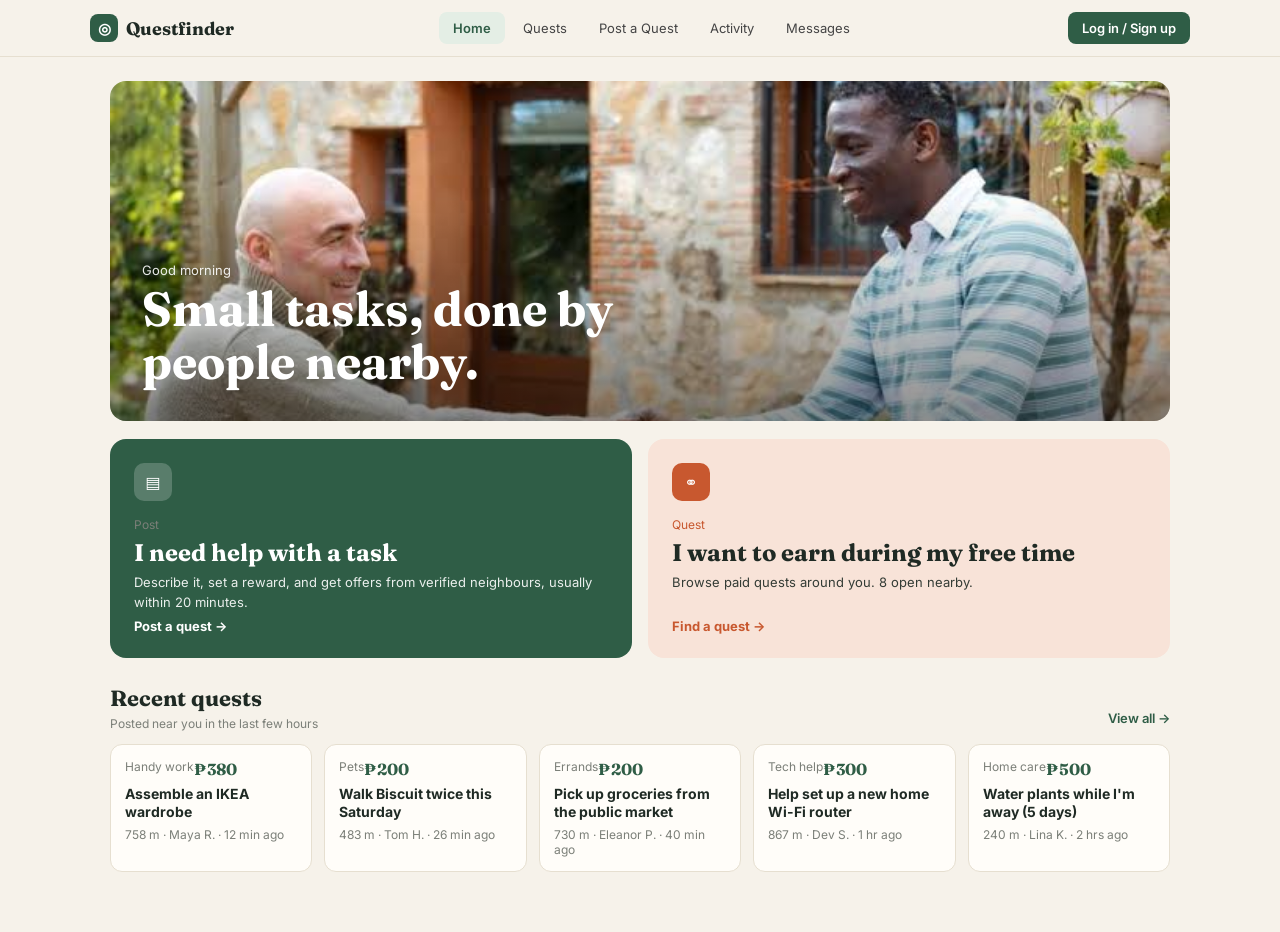
==== QuestFinder/FrontEnd/index (1).html @ 59ebd5ab "Add files via upload" ====
<!DOCTYPE html>
<html lang="en">
<head>
<meta charset="UTF-8">
<meta name="viewport" content="width=device-width, initial-scale=1, viewport-fit=cover">
<title>Questfinder</title>
<link rel="preconnect" href="https://fonts.googleapis.com">
<link rel="preconnect" href="https://fonts.gstatic.com" crossorigin>
<link href="https://fonts.googleapis.com/css2?family=Fraunces:wght@600;700&family=Inter:wght@400;500;600&display=swap" rel="stylesheet">
<link rel="stylesheet" href="styles (1).css">
</head>
<body>

<header class="top">
  <a class="brand" data-go="home" tabindex="0"><span class="logo">◎</span>Questfinder<span class="atag" id="adminTag" hidden>Admin</span></a>
  <nav class="nav" id="nav">
    <button data-go="home" class="on">Home</button>
    <button data-go="quests">Quests</button>
    <button data-go="post">Post a Quest</button>
    <button data-go="activity">Activity</button>
    <button data-go="messages">Messages</button>
  </nav>
  <nav class="nav" id="adminNav" hidden><button data-go="admin" class="on">Users</button></nav>
  <div class="right">
    <button class="btn" id="authBtn">Log in / Sign up</button>
    <button class="avatar" id="meBtn" data-avatar aria-label="My profile" hidden></button>
    <button class="btn ghost" id="logout" hidden>Log out</button>
  </div>
</header>

<main>
<!-- HOME -->
<section id="v-home" class="view on">
  <!-- HERO IMAGE: set your image in styles.css -> :root { --hero-img: url("images/hero.jpg"); } -->
  <div class="hero" id="hero"><img src="" alt="" id="heroImg" loading="lazy">
    <div class="hero-t"><small id="greet">Good day</small><h1>Small tasks, done by people nearby.</h1></div>
  </div>
  <div class="ctas">
    <button class="cta g" data-go="post"><i>▤</i><small>Post</small><h3>I need help with a task</h3><p>Describe it, set a reward, and get offers from verified neighbours, usually within 20 minutes.</p><b>Post a quest →</b></button>
    <button class="cta p" data-go="quests"><i>⚭</i><small>Quest</small><h3>I want to earn during my free time</h3><p id="openN">Browse paid quests around you and pick the ones that fit your schedule.</p><b>Find a quest →</b></button>
  </div>
  <div class="sech"><div><h2>Recent quests</h2><small>Posted near you in the last few hours</small></div><button class="link" data-go="quests">View all →</button></div>
  <div class="mini" id="recent"></div>
</section>

<!-- QUEST LIST -->
<section id="v-quests" class="view">
  <div class="head">
    <div><h2 class="t">Quests near you</h2><small id="qSub"></small></div>
    <div class="tools"><input id="search" type="search" placeholder="Search quests" aria-label="Search quests">
      <select id="sort" aria-label="Sort"><option value="near">Nearest</option><option value="pay">Highest pay</option></select></div>
  </div>
  <div class="chips" id="filters">
    <button class="chip on" data-cat="All">All</button><button class="chip" data-cat="Handy work">Handy work</button><button class="chip" data-cat="Pets">Pets</button><button class="chip" data-cat="Errands">Errands</button><button class="chip" data-cat="Tech help">Tech help</button><button class="chip" data-cat="Home care">Home care</button><button class="chip" data-cat="Moving">Moving</button><button class="chip" data-cat="Tutoring">Tutoring</button>
  </div>
  <div class="split">
    <div class="listbox" id="qList"></div>
    <aside class="panel" id="qPanel"><p class="empty">Hover over or tap a quest to see its details.</p></aside>
  </div>
</section>

<!-- QUEST PAGE 2 -->
<section id="v-quest2" class="view">
  <button class="link" data-go="quests">← Back to quests</button>
  <h2 class="t">Quest details</h2>
  <div class="q2">
    <div class="card" id="q2Card"></div>
    <div class="mapbox"><iframe id="q2Map" title="Route map" loading="lazy"></iframe><p class="hint" id="q2Cap"></p></div>
  </div>
</section>

<!-- POST A QUEST -->
<section id="v-post" class="view">
  <h2 class="t">Post a quest</h2>
  <p class="sub">Tell neighbours what you need. Most quests get an offer within 20 minutes.</p>
  <div class="pgrid">
    <form id="postForm" novalidate>
      <label>What do you need help with?<input id="pTitle" placeholder="e.g. Assemble a bookshelf" maxlength="80"><em class="err"></em></label>
      <div class="lbl">Category</div>
      <div class="chips wrap" id="pCats">
        <button type="button" class="chip" data-cat="Handy work">Handy work</button><button type="button" class="chip" data-cat="Pets">Pets</button><button type="button" class="chip" data-cat="Errands">Errands</button><button type="button" class="chip" data-cat="Tech help">Tech help</button><button type="button" class="chip" data-cat="Home care">Home care</button><button type="button" class="chip" data-cat="Moving">Moving</button><button type="button" class="chip" data-cat="Tutoring">Tutoring</button>
      </div><em class="err" id="catErr"></em>
      <label>Details<textarea id="pDetails" rows="5" placeholder="What's involved, what you'll provide, anything a helper should bring..."></textarea></label>
      <div class="three">
        <label>Reward<div class="money"><span>₱</span><input id="pReward" type="number" min="50" placeholder="300"></div><em class="err"></em></label>
        <label>How long?<input id="pDuration" placeholder="e.g. 2 hrs"></label>
        <label>When?<input id="pWhen" placeholder="e.g. Sat morning"></label>
      </div>
      <p class="hint">Similar quests pay ₱200–450</p>
      <div class="foot"><small>You're only charged once a helper completes the quest.</small><button class="primary" type="submit">Post quest</button></div>
    </form>
    <div><h4>How neighbours will see it</h4><div class="card" id="pv"></div></div>
  </div>
</section>

<!-- ACTIVITY -->
<section id="v-activity" class="view">
  <h2 class="t">Activity</h2>
  <div class="astats">
    <div><small id="earnLbl">Earned</small><div class="big" id="sEarn">₱0</div></div>
    <div class="mini-s"><div><small>Spent</small><b id="sSpent">₱0</b></div><div><small>Completed</small><b id="sDone">0</b></div><div><small>Your rating</small><b>—</b></div></div>
  </div>
  <div class="tabs2"><button class="on" id="tDoing">Quests I'm doing <span id="nDoing">0</span></button><button id="tPosted">Quests I posted <span id="nPosted">0</span></button></div>
  <div class="card nopad" id="aList"></div>
</section>

<!-- MESSAGES -->
<section id="v-messages" class="view">
  <h2 class="t">Messages</h2>
  <div class="card"><p class="empty">No conversations yet. When you accept a quest or receive an offer, your chat will appear here.</p></div>
</section>

<!-- PROFILE (users and admins) -->
<section id="v-profile" class="view">
  <div class="pgrid2">
    <div>
      <label class="avatar big" id="pAv" data-avatar title="Change photo"><input type="file" id="avIn" accept="image/*" hidden><span class="cam">+</span></label>
      <form id="profForm">
        <label>Full name<input id="fName" maxlength="60"></label>
        <label>Location<input id="fLoc" placeholder="e.g. Purok 3, Brgy. San Vicente" maxlength="80"></label>
        <label>About you<textarea id="fBio" rows="4" maxlength="400" placeholder="Tell neighbours about yourself"></textarea></label>
        <label>Good at (separate with commas)<input id="fSkills" placeholder="e.g. Cleaning, Gardening, Dog walking"></label>
        <button class="primary" type="submit">Save profile</button>
      </form>
      <h4>Verified</h4><ul class="checks" id="pChecks"></ul>
    </div>
    <div>
      <div class="stats"><div><small>Rating</small><b>—</b></div><div><small>Quests done</small><b id="pDone">0</b></div><div><small>Replies in</small><b>—</b></div></div>
      <div class="sech"><h2>What neighbours say</h2><small>0 reviews</small></div>
      <p class="empty">No reviews yet.</p>
      <div class="sech"><h2>Good at</h2></div><div class="chips wrap" id="pSkills"></div>
    </div>
  </div>
</section>

<!-- ADMIN -->
<section id="v-admin" class="view">
  <div class="head">
    <div><h2 class="t">Users</h2><small id="aSub"></small></div>
    <div class="tools"><input id="aSearch" type="search" placeholder="Search name or email" aria-label="Search users"></div>
  </div>
  <div class="chips" id="aFilters">
    <button class="chip on" data-f="All">All users</button><button class="chip" data-f="Needs review">Needs review</button><button class="chip" data-f="Flagged">Flagged</button><button class="chip" data-f="Suspended">Suspended</button>
  </div>
  <div class="split">
    <div class="tablebox"><table id="aTable"></table></div>
    <aside class="panel static" id="aPanel"></aside>
  </div>
</section>
</main>

<!-- LOG IN / SIGN UP -->
<div class="modal" id="authModal" hidden>
  <div class="box" role="dialog" aria-modal="true" aria-label="Log in or sign up">
    <button class="x" data-close aria-label="Close">×</button>
    <div class="tabs"><button id="tabLogin" class="on">Log in</button><button id="tabSignup">Sign up</button></div>
    <form id="loginForm" novalidate>
      <label>Email<input name="email" type="email" autocomplete="email"><em class="err"></em></label>
      <label>Password<input name="password" type="password" autocomplete="current-password"><em class="err"></em></label>
      <button class="primary" type="submit">Log in</button>
    </form>
    <form id="signupForm" novalidate hidden>
      <label>Full name<input name="name" autocomplete="name"><em class="err"></em></label>
      <label>Email<input name="email" type="email" autocomplete="email"><em class="err"></em></label>
      <label>Password<input name="password" type="password" autocomplete="new-password"><em class="err"></em><small class="hint">At least 8 characters with uppercase, lowercase and a number.</small></label>
      <label>Confirm password<input name="confirm" type="password" autocomplete="new-password"><em class="err"></em></label>
      <button class="primary" type="submit">Create account</button>
    </form>
  </div>
</div>

<!-- CONFIRM POST -->
<div class="modal" id="confirmModal" hidden>
  <div class="box small" role="dialog" aria-modal="true">
    <h3>Post this quest?</h3>
    <div id="cSummary"></div>
    <p class="hint">Neighbours within your area will be able to see it and send offers. You can cancel it later in Activity.</p>
    <div class="btns"><button class="btn ghost" data-close>Go back</button><button class="primary" id="cYes">Yes, post quest</button></div>
  </div>
</div>

<div class="toast" id="toast" hidden></div>
<script src="app (2).js"></script>
</body>
</html>
---- QuestFinder/FrontEnd/styles (1).css ----
:root{
  /* HOMEPAGE BACKGROUND IMAGE: put your photo in an "images" folder and use e.g. url("images/hero.jpg") */
  --hero-img: url("[data-uri]");
  --bg:#f6f2ea;--card:#fffdf9;--ink:#1f2a24;--muted:#7b7f78;--line:#e6dfd0;
  --green:#2f5d46;--green-d:#24493a;--tint:#e4eee5;--peach:#f8e3d8;--orange:#c8582f;--red:#b3412b;
}
*{box-sizing:border-box;margin:0}
body{font-family:Inter,system-ui,sans-serif;background:var(--bg);color:var(--ink);min-height:100dvh}
button,input,textarea,select{font:inherit;color:inherit}
button{cursor:pointer;border:0;background:none;transition:.15s}
a{cursor:pointer}
:focus-visible{outline:2px solid var(--green);outline-offset:2px}
h1,h2,h3,.brand,.big,.price{font-family:Fraunces,Georgia,serif}
[hidden]{display:none!important}
small,.hint{font-size:12px;color:var(--muted)}.hint{margin:8px 0}

/* header + nav */
.top{position:sticky;top:0;z-index:30;display:flex;align-items:center;justify-content:space-between;gap:12px;padding:12px max(20px,calc((100% - 1100px)/2));background:rgba(246,242,234,.95);backdrop-filter:blur(8px);border-bottom:1px solid var(--line)}
.brand{display:flex;align-items:center;gap:8px;font-weight:700;font-size:18px}
.logo{display:grid;place-items:center;width:28px;height:28px;border-radius:8px;background:var(--green);color:#fff;font-size:15px}
.atag{background:var(--ink);color:#fff;font:600 10px Inter;padding:3px 7px;border-radius:5px}
.nav{display:flex;gap:4px}
.nav button{padding:8px 14px;border-radius:8px;font-size:13px;color:#444}
.nav button:hover{background:var(--tint)}.nav .on{background:var(--tint);color:var(--green);font-weight:600}
.right{display:flex;align-items:center;gap:8px}
.btn{padding:8px 14px;border-radius:8px;background:var(--green);color:#fff;font-size:13px;font-weight:600}
.btn:hover{background:var(--green-d)}
.btn.ghost{background:none;color:var(--ink);border:1px solid var(--line)}.btn.ghost:hover{background:var(--tint)}

/* avatars (initial letters show until a photo is added) */
.avatar{width:34px;height:34px;border-radius:50%;background:var(--peach) center/cover no-repeat;color:var(--orange);display:grid;place-items:center;font-weight:600;font-size:13px;position:relative;flex:none}
.avatar::before{content:attr(data-ini)}.avatar.has::before{content:none}
.avatar:hover{box-shadow:0 0 0 3px var(--tint)}
.avatar.big{width:110px;height:110px;border-radius:16px;font-size:34px;cursor:pointer;margin-bottom:14px}
.cam{position:absolute;right:-6px;bottom:-6px;width:26px;height:26px;border-radius:50%;background:var(--orange);color:#fff;display:grid;place-items:center;font-size:16px}

main{max-width:1100px;margin:0 auto;padding:24px 20px 60px}
.view{display:none}.view.on{display:block}
.t{font-size:34px;margin-bottom:4px}.sub{color:var(--muted);font-size:14px;margin-bottom:18px}
.head{display:flex;justify-content:space-between;align-items:flex-end;gap:14px;flex-wrap:wrap;margin-bottom:14px}
.tools{display:flex;gap:10px}
.tools input,.tools select{padding:10px 12px;border:1px solid var(--line);border-radius:8px;background:var(--card);min-width:150px}
.tools input:hover,.tools select:hover{border-color:var(--green)}
.link{color:var(--green);font-weight:600;font-size:13px;padding:6px 0}.link:hover{text-decoration:underline}
.empty{color:var(--muted);text-align:center;padding:28px 12px;font-size:14px}
.sech{display:flex;justify-content:space-between;align-items:flex-end;margin:26px 0 12px}.sech h2{font-size:22px}

/* hero: blank by default, image comes from --hero-img */
.hero{height:clamp(200px,34vw,340px);border-radius:16px;position:relative;overflow:hidden;display:flex;align-items:flex-end;padding:clamp(16px,3vw,32px);color:#fff;
  background:var(--hero-img),linear-gradient(135deg,#d9d3c4,#c4bdac);background-size:cover;background-position:center 22%}
.hero::after{content:"";position:absolute;inset:0;background:linear-gradient(transparent 35%,rgba(0,0,0,.45))}
.hero-t{position:relative;z-index:1}.hero small{color:#fff;opacity:.9;font-size:13px}
.hero h1{font-size:clamp(28px,5vw,48px);line-height:1.1;max-width:16ch;margin-top:4px}
.ctas{display:grid;grid-template-columns:1fr 1fr;gap:16px;margin-top:18px}
.cta{text-align:left;border-radius:16px;padding:24px;display:flex;flex-direction:column;gap:6px;min-height:190px}
.cta i{font-style:normal;width:38px;height:38px;border-radius:10px;display:grid;place-items:center;background:rgba(255,255,255,.2);margin-bottom:10px}
.cta h3{font-size:24px}.cta p{font-size:13px;line-height:1.5;opacity:.9}.cta b{margin-top:auto;font-size:13px}
.cta.g{background:var(--green);color:#fff}.cta.p{background:var(--peach)}.cta.p i{background:var(--orange);color:#fff}.cta.p b,.cta.p small{color:var(--orange)}
.cta:hover{transform:translateY(-4px);box-shadow:0 10px 24px rgba(31,42,36,.15)}
.mini{display:grid;grid-template-columns:repeat(auto-fill,minmax(190px,1fr));gap:12px}
.qc{text-align:left;background:var(--card);border:1px solid var(--line);border-radius:12px;padding:14px;display:flex;flex-direction:column;gap:6px}
.qc .r{display:flex;justify-content:space-between}.qc b{font-size:14px;line-height:1.3}
.qc:hover{transform:translateY(-3px);border-color:var(--green);box-shadow:0 8px 18px rgba(47,93,70,.12)}

/* chips + quest list + side panel */
.chips{display:flex;gap:8px;overflow-x:auto;padding:2px 0 8px;scrollbar-width:none}.chips.wrap{flex-wrap:wrap;overflow:visible}
.chip{white-space:nowrap;padding:8px 15px;border-radius:99px;background:var(--card);border:1px solid var(--line);font-size:13px}
.chip:hover{background:var(--tint);border-color:var(--green)}.chip.on{background:var(--ink);color:#fff;border-color:var(--ink)}
.tag{padding:6px 12px;border-radius:99px;background:var(--tint);color:var(--green);font-size:12px}
.split{display:grid;grid-template-columns:1.1fr .9fr;gap:20px;align-items:start;margin-top:8px}
.listbox{background:var(--card);border:1px solid var(--line);border-radius:14px;overflow:hidden}
.qi{display:block;width:100%;text-align:left;padding:14px 18px;border-bottom:1px solid var(--line)}
.qi:last-child{border-bottom:0}
.qi .row{display:flex;justify-content:space-between;gap:10px;margin:5px 0 4px;font-weight:600}
.qi:hover,.qi.sel{background:var(--tint)}.qi:hover{padding-left:24px}
.price{color:var(--green);font-size:20px;font-weight:700;white-space:nowrap}
.panel{position:sticky;top:84px;background:var(--card);border:1px solid var(--line);border-radius:14px;padding:20px}.panel.static{position:static}
.pclose{display:none}
.facts{display:grid;grid-template-columns:repeat(3,1fr);gap:8px;margin:14px 0;border-block:1px solid var(--line);padding:12px 0;font-size:13px}.facts small{display:block}
.poster{display:flex;align-items:center;gap:10px;margin:14px 0}.poster .avatar{width:32px;height:32px;font-size:11px}.poster .avatar::before{content:none}
.panel h2,.card h2{font-size:24px;line-height:1.2;margin:6px 0 2px}.panel .price,.card .price.xl{font-size:36px;display:block;margin:6px 0}
.primary{width:100%;background:var(--green);color:#fff;padding:13px 18px;border-radius:10px;font-weight:600;font-size:14px}
.primary:hover{background:var(--green-d);transform:translateY(-1px);box-shadow:0 6px 14px rgba(47,93,70,.25)}
.card{background:var(--card);border:1px solid var(--line);border-radius:14px;padding:22px}.card.nopad{padding:0;overflow:hidden}
.q2{display:grid;grid-template-columns:1fr 1.4fr;gap:20px;margin-top:14px;align-items:start}
.mapbox iframe{width:100%;height:clamp(300px,52vh,520px);border:0;border-radius:14px;background:var(--line)}

/* forms */
label,.lbl{display:block;font-weight:600;font-size:13px;margin:14px 0 6px}
input,textarea,select{padding:11px 12px;border:1px solid var(--line);border-radius:8px;background:var(--card);width:100%;font-weight:400}
input:hover,textarea:hover{border-color:#bcd0c0}input:focus,textarea:focus{border-color:var(--green)}
.money{display:flex;align-items:center;border:1px solid var(--line);border-radius:8px;background:var(--card);padding-left:12px}.money input{border:0;background:none}
.three{display:grid;grid-template-columns:repeat(3,1fr);gap:12px}
.foot{display:flex;justify-content:space-between;align-items:center;gap:14px;border-top:1px solid var(--line);margin-top:14px;padding-top:16px}.foot .primary{width:auto}
.err{display:block;color:var(--red);font-size:12px;font-style:normal;font-weight:400;min-height:0;margin-top:4px}.err:empty{display:none}
input.bad,.bad{border-color:var(--red)}
.pgrid{display:grid;grid-template-columns:1.3fr 1fr;gap:28px;align-items:start}.pgrid h4,.pgrid2 h4{font-size:13px;margin:0 0 10px}
.pgrid2{display:grid;grid-template-columns:1fr 1.4fr;gap:36px;align-items:start}.pgrid2 h4{margin-top:22px}
.stats{display:grid;grid-template-columns:repeat(3,1fr);background:var(--card);border:1px solid var(--line);border-radius:14px}
.stats div{padding:16px 20px;border-right:1px solid var(--line)}.stats div:last-child{border:0}.stats b{font:700 26px Fraunces,serif;display:block;margin-top:4px}
.checks{list-style:none;padding:0;font-size:13px}.checks li{margin:8px 0;color:var(--muted)}.checks li::before{content:"○ ";}.checks .ok{color:var(--ink)}.checks .ok::before{content:"✓ ";color:var(--green);font-weight:700}

/* activity */
.astats{display:flex;justify-content:space-between;align-items:flex-end;gap:16px;flex-wrap:wrap;border-bottom:1px solid var(--line);padding-bottom:18px;margin-bottom:18px}
.big{font-size:52px;font-weight:700;color:var(--green);line-height:1}
.mini-s{display:flex;gap:28px}.mini-s b{display:block;font-size:16px}
.tabs2{display:inline-flex;background:var(--card);border:1px solid var(--line);border-radius:10px;padding:4px;margin-bottom:14px}
.tabs2 button{padding:8px 14px;border-radius:7px;font-size:13px}.tabs2 button:hover:not(.on){background:var(--tint)}.tabs2 .on{background:var(--ink);color:#fff}
.arow{display:flex;align-items:center;gap:14px;padding:14px 18px;border-bottom:1px solid var(--line)}.arow:last-child{border:0}.arow>div:first-child{flex:1}.arow:hover{background:#faf6ec}
.arow b{font-size:14px;display:block}.amt{font:700 16px Fraunces,serif!important;min-width:70px;text-align:right}
.pill{font-size:11px;padding:4px 10px;border-radius:99px;background:#eee9dd}.s-p{background:var(--green);color:#fff}.s-o{background:var(--peach);color:var(--orange)}
.done{width:30px;height:30px;border-radius:50%;border:1px solid var(--line)}.done:hover{background:var(--green);color:#fff}

/* admin */
.tablebox{background:var(--card);border:1px solid var(--line);border-radius:14px;overflow-x:auto}
table{width:100%;border-collapse:collapse;font-size:13px}th{text-align:left;font-size:11px;color:var(--muted);font-weight:500;padding:12px 14px;border-bottom:1px solid var(--line)}
td{padding:12px 14px;border-bottom:1px solid var(--line);white-space:nowrap}tr.u{cursor:pointer}tr.u:hover,tr.u.sel{background:var(--tint)}
.u .who{display:flex;gap:10px;align-items:center}.u .avatar{width:30px;height:30px;font-size:11px}
.ck{display:inline-block;font-size:10px;padding:3px 6px;border-radius:5px;background:#eee9dd;color:#999;margin-right:3px}.ck.on{background:var(--tint);color:var(--green)}
.st-Active{background:var(--tint);color:var(--green)}.st-Flagged{background:var(--peach);color:var(--orange)}.st-Suspended{background:var(--ink);color:#fff}
.pbtns{display:grid;gap:8px;margin-top:14px}.pbtns .btn.ghost{width:100%;padding:10px}.danger{color:var(--red)!important}

/* modals + toast */
.modal{position:fixed;inset:0;background:rgba(20,28,24,.5);display:grid;place-items:center;padding:16px;z-index:50;animation:f .15s}
.box{position:relative;width:100%;max-width:400px;background:var(--bg);border-radius:18px;padding:26px;max-height:92dvh;overflow:auto;animation:u .2s}.box.small{max-width:440px}
.box h3{font-size:24px;margin-bottom:12px}.btns{display:flex;gap:10px;margin-top:14px}.btns .primary{width:auto;flex:1}.btns .btn{flex:1}
.x{position:absolute;top:12px;right:14px;font-size:24px;width:32px;height:32px;border-radius:50%}.x:hover{background:var(--tint)}
.tabs{display:grid;grid-template-columns:1fr 1fr;background:var(--card);border:1px solid var(--line);border-radius:10px;padding:4px;margin:8px 30px 6px 0}
.tabs button{padding:9px;border-radius:7px;font-weight:600;font-size:13px}.tabs .on{background:var(--green);color:#fff}.tabs button:hover:not(.on){background:var(--tint)}
.box form .primary{margin-top:18px}
.sum{background:var(--card);border:1px solid var(--line);border-radius:10px;padding:12px 14px;font-size:13px;line-height:1.6}
.toast{position:fixed;bottom:84px;left:50%;transform:translateX(-50%);background:var(--ink);color:#fff;padding:11px 18px;border-radius:99px;font-size:13px;z-index:60;max-width:90%}
@keyframes f{from{opacity:0}}@keyframes u{from{transform:translateY(20px);opacity:0}}

/* ---------- RESPONSIVE ---------- */
@media (max-width:900px){
  .split,.q2,.pgrid,.pgrid2{grid-template-columns:1fr}
  .panel:not(.static){position:fixed;left:0;right:0;bottom:0;top:auto;z-index:40;border-radius:18px 18px 0 0;max-height:80dvh;overflow:auto;transform:translateY(105%);transition:transform .25s;box-shadow:0 -10px 30px rgba(0,0,0,.2)}
  .panel.open{transform:none}.pclose{display:block;position:absolute;top:10px;right:14px;font-size:22px}
  .panel.static{margin-top:4px}
  .nav#nav{position:fixed;bottom:0;left:0;right:0;z-index:35;background:var(--card);border-top:1px solid var(--line);justify-content:space-around;padding:6px 6px calc(8px + env(safe-area-inset-bottom))}
  .nav#nav button{flex:1;padding:10px 2px;font-size:11px}
  main{padding-bottom:100px}
  .toast{bottom:90px}
}
@media (max-width:620px){
  .ctas,.three{grid-template-columns:1fr}
  .btn#authBtn{font-size:12px;padding:8px 10px}
  .t{font-size:28px}.mini-s{gap:16px}.big{font-size:40px}
  .foot{flex-direction:column;align-items:stretch}.foot .primary{width:100%}
  .tools{width:100%}.tools input{flex:1;min-width:0}
  .stats div{padding:12px}.stats b{font-size:20px}
}
@media (prefers-reduced-motion:reduce){*{animation:none!important;transition:none!important}}
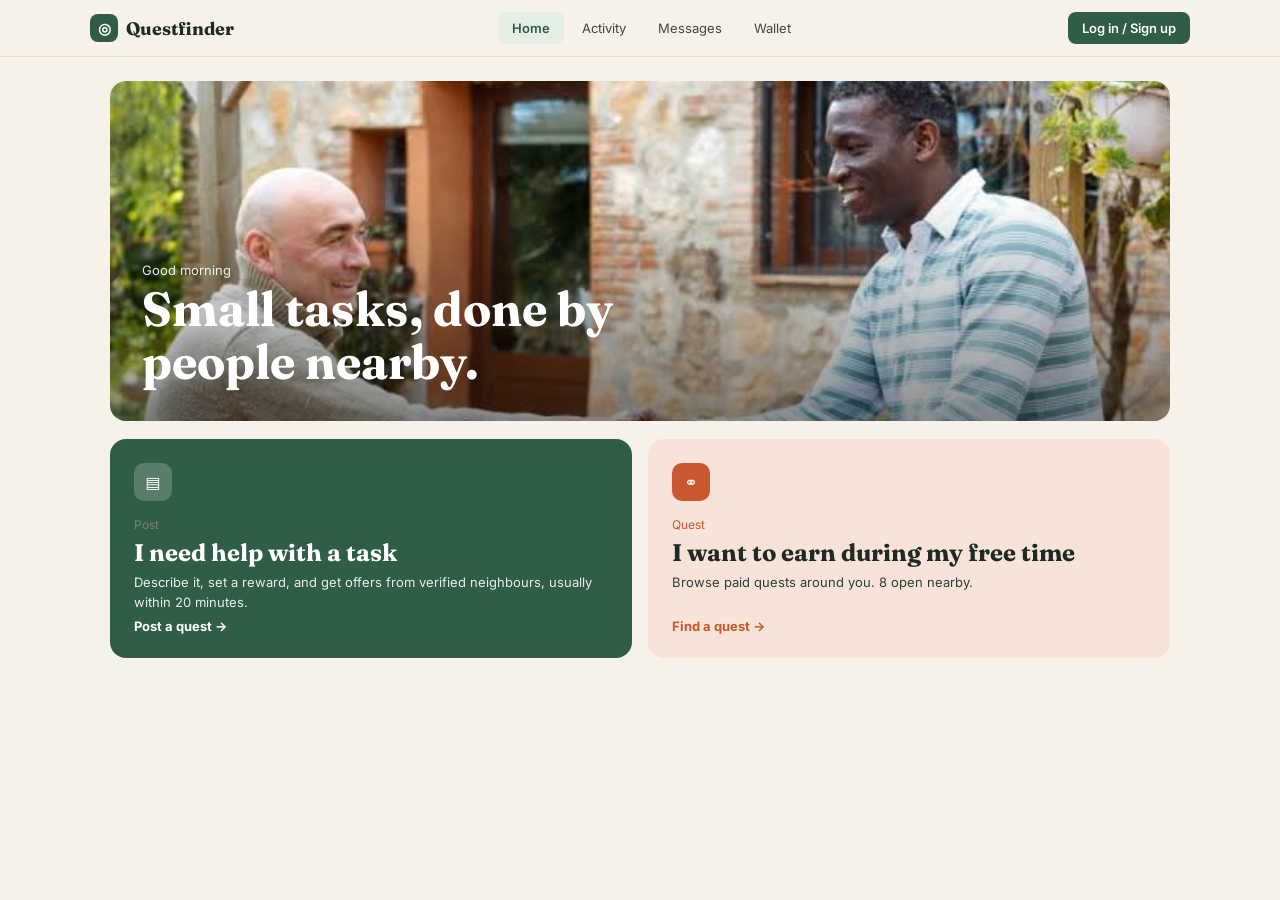
==== commit af69eced: "Implement wallet functionality in index.html Added wallet section for managing earnings and transact" ====
--- a/QuestFinder/FrontEnd/index (1).html
+++ b/QuestFinder/FrontEnd/index (1).html
@@ -15,10 +15,9 @@
   <a class="brand" data-go="home" tabindex="0"><span class="logo">◎</span>Questfinder<span class="atag" id="adminTag" hidden>Admin</span></a>
   <nav class="nav" id="nav">
     <button data-go="home" class="on">Home</button>
-    <button data-go="quests">Quests</button>
-    <button data-go="post">Post a Quest</button>
     <button data-go="activity">Activity</button>
     <button data-go="messages">Messages</button>
+    <button data-go="wallet">Wallet</button>
   </nav>
   <nav class="nav" id="adminNav" hidden><button data-go="admin" class="on">Users</button></nav>
   <div class="right">
@@ -32,22 +31,24 @@
 <!-- HOME -->
 <section id="v-home" class="view on">
   <!-- HERO IMAGE: set your image in styles.css -> :root { --hero-img: url("images/hero.jpg"); } -->
-  <div class="hero" id="hero"><img src="" alt="" id="heroImg" loading="lazy">
+  <div class="hero" id="hero">
     <div class="hero-t"><small id="greet">Good day</small><h1>Small tasks, done by people nearby.</h1></div>
   </div>
   <div class="ctas">
     <button class="cta g" data-go="post"><i>▤</i><small>Post</small><h3>I need help with a task</h3><p>Describe it, set a reward, and get offers from verified neighbours, usually within 20 minutes.</p><b>Post a quest →</b></button>
     <button class="cta p" data-go="quests"><i>⚭</i><small>Quest</small><h3>I want to earn during my free time</h3><p id="openN">Browse paid quests around you and pick the ones that fit your schedule.</p><b>Find a quest →</b></button>
   </div>
-  <div class="sech"><div><h2>Recent quests</h2><small>Posted near you in the last few hours</small></div><button class="link" data-go="quests">View all →</button></div>
-  <div class="mini" id="recent"></div>
+  <div id="recentWrap" hidden>
+    <div class="sech"><div><h2>Recent quests</h2><small>Posted near you in the last few hours</small></div><button class="link" data-go="quests">View all →</button></div>
+    <div class="mini" id="recent"></div>
+  </div>
 </section>
 
 <!-- QUEST LIST -->
 <section id="v-quests" class="view">
   <div class="head">
     <div><h2 class="t">Quests near you</h2><small id="qSub"></small></div>
-    <div class="tools"><input id="search" type="search" placeholder="Search quests" aria-label="Search quests">
+    <div class="tools"><button class="btn" data-go="post">+ Post a quest</button><input id="search" type="search" placeholder="Search quests" aria-label="Search quests">
       <select id="sort" aria-label="Sort"><option value="near">Nearest</option><option value="pay">Highest pay</option></select></div>
   </div>
   <div class="chips" id="filters">
@@ -89,7 +90,6 @@
       <p class="hint">Similar quests pay ₱200–450</p>
       <div class="foot"><small>You're only charged once a helper completes the quest.</small><button class="primary" type="submit">Post quest</button></div>
     </form>
-    <div><h4>How neighbours will see it</h4><div class="card" id="pv"></div></div>
   </div>
 </section>
 
@@ -108,6 +108,24 @@
 <section id="v-messages" class="view">
   <h2 class="t">Messages</h2>
   <div class="card"><p class="empty">No conversations yet. When you accept a quest or receive an offer, your chat will appear here.</p></div>
+</section>
+
+<!-- WALLET -->
+<section id="v-wallet" class="view">
+  <h2 class="t">Wallet</h2>
+  <p class="sub">Your quest earnings, pending payments, and payouts.</p>
+  <div class="wsum">
+    <div class="wcol"><small>Available balance</small><div class="big" id="wBal">₱0.00</div>
+      <div class="wact"><button class="btn" id="wdBtn">Withdraw ↗</button>
+        <button class="payout" id="payBtn" aria-label="Edit payout method"><span class="gc">G</span><span><b id="payName">Add payout method</b><small id="paySub">GCash</small></span></button></div></div>
+    <div class="wcol"><small>Total earnings</small><b class="wn" id="wTotal">₱0.00</b><small id="wTotalN">From 0 completed quests</small></div>
+    <div class="wcol"><small>Pending earnings</small><b class="wn" id="wPend">₱0.00</b><small id="wPendN">0 payments awaiting release</small></div>
+  </div>
+  <div class="head"><h2 class="t2">Transaction history</h2>
+    <div class="tools"><input id="wSearch" type="search" placeholder="Search quest or ID" aria-label="Search transactions">
+      <select id="wStatus" aria-label="Filter by status"><option value="All">All statuses</option><option>Pending</option><option>Completed</option><option>Failed</option><option>Cancelled</option></select></div></div>
+  <div class="chips" id="wFilters"></div>
+  <div class="split"><div class="listbox" id="wList"></div><aside class="panel static" id="wPanel"></aside></div>
 </section>
 
 <!-- PROFILE (users and admins) -->
@@ -179,6 +197,20 @@
   </div>
 </div>
 
+<!-- WITHDRAW -->
+<div class="modal" id="wdModal" hidden>
+  <div class="box small" role="dialog" aria-modal="true" aria-label="Withdraw funds">
+    <button class="x" data-close aria-label="Close">×</button>
+    <h3>Withdraw funds</h3><p class="hint">Available balance: <b id="wdAvail">₱0.00</b></p>
+    <form id="wdForm" novalidate>
+      <label>GCash mobile number<input name="gcash" inputmode="numeric" placeholder="09171234567" maxlength="13"><em class="err"></em></label>
+      <label>Amount<div class="money"><span>₱</span><input name="amount" type="number" min="50" step="1" placeholder="500"></div><em class="err"></em></label>
+      <p class="hint">Demo only: no real money is moved until a payment provider is connected.</p>
+      <div class="btns"><button type="button" class="btn ghost" data-close>Cancel</button><button class="primary" type="submit">Withdraw</button></div>
+    </form>
+  </div>
+</div>
+
 <div class="toast" id="toast" hidden></div>
 <script src="app (2).js"></script>
 </body>
--- a/QuestFinder/FrontEnd/styles (1).css
+++ b/QuestFinder/FrontEnd/styles (1).css
@@ -151,4 +151,24 @@
   .tools{width:100%}.tools input{flex:1;min-width:0}
   .stats div{padding:12px}.stats b{font-size:20px}
 }
-@media (prefers-reduced-motion:reduce){*{animation:none!important;transition:none!important}}+@media (prefers-reduced-motion:reduce){*{animation:none!important;transition:none!important}}
+
+/* Post page is a single column now */
+#v-post .pgrid{grid-template-columns:minmax(0,720px)}
+
+/* ---------- wallet ---------- */
+.mini .empty{grid-column:1/-1}
+.chip small{margin-left:4px;color:var(--muted)}.chip.on small{color:#fff;opacity:.7}
+.mono{font-family:ui-monospace,Menlo,Consolas,monospace;font-size:11px}
+.wsum{display:grid;grid-template-columns:1.4fr 1fr 1fr;background:var(--card);border:1px solid var(--line);border-radius:14px;margin-bottom:28px}
+.wcol{padding:22px 24px;border-right:1px solid var(--line);display:flex;flex-direction:column;gap:6px}.wcol:last-child{border:0}
+.wcol .big{font-size:46px}.wn{font:700 30px Fraunces,Georgia,serif;color:var(--green)}
+.wact{display:flex;gap:14px;align-items:center;flex-wrap:wrap;margin-top:8px}
+.payout{display:flex;gap:10px;align-items:center;text-align:left;padding:6px 8px;border-radius:10px}.payout:hover{background:var(--tint)}.payout b{font-size:13px;display:block}
+.gc{width:26px;height:26px;border-radius:6px;background:#0a62f5;color:#fff;display:grid;place-items:center;font-weight:700;font-size:13px}
+.t2{font-size:24px}
+.wmeta{display:flex;gap:10px;align-items:center;margin-top:4px}
+.s-Pending{background:#fbeccd;color:#946a10}.s-Completed{background:var(--tint);color:var(--green)}.s-Failed{background:var(--peach);color:var(--red)}.s-Cancelled{background:#ebe7dc;color:#777}
+.dr{display:flex;justify-content:space-between;gap:12px;padding:11px 0;border-top:1px solid var(--line);font-size:13px}.dr span{color:var(--muted)}.dr b{font-weight:500;text-align:right}
+.cp{margin-left:4px;font-size:13px;padding:0 4px;border-radius:4px}.cp:hover{background:var(--tint)}
+@media (max-width:900px){.wsum{grid-template-columns:1fr}.wcol{border-right:0;border-bottom:1px solid var(--line)}.wcol:last-child{border:0}.wcol .big{font-size:38px}}
